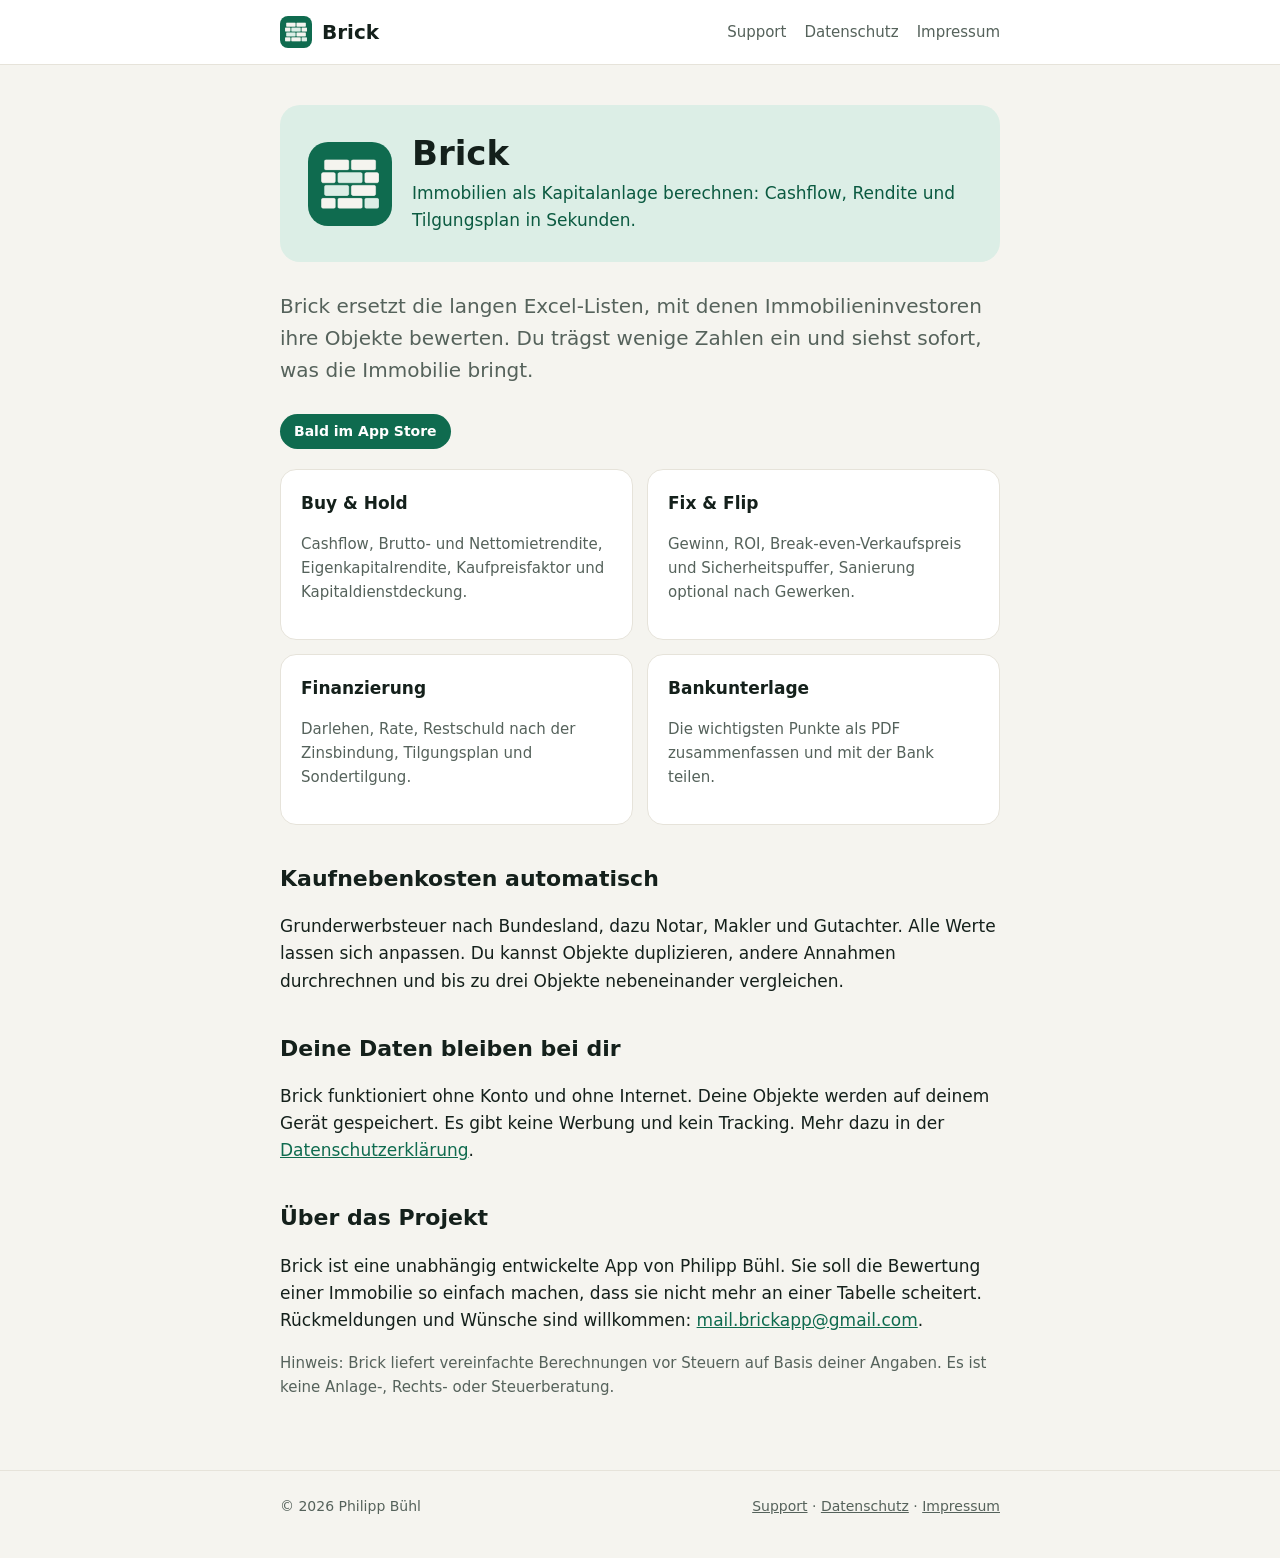
==== index.html @ 849d2d88 "Add files via upload" ====
<!doctype html>
<html lang="de">
<head>
<meta charset="utf-8">
<meta name="viewport" content="width=device-width,initial-scale=1">
<title>Brick: Immobilien als Kapitalanlage berechnen</title>
<meta name="description" content="Brick berechnet Cashflow, Rendite und Tilgungsplan für Immobilien als Kapitalanlage. Ohne Konto, ohne Tracking.">
<link rel="icon" href="icon.png">
<link rel="apple-touch-icon" href="icon.png">
<link rel="stylesheet" href="style.css">
</head>
<body>
<header><div class="wrap">
<a class="brand" href="./"><img src="icon.png" alt=""><span class="appname">Brick</span></a>
<nav><a href="support/">Support</a><a href="datenschutz/">Datenschutz</a><a href="impressum/">Impressum</a></nav>
</div></header>
<main><div class="wrap">

<div class="hero">
<img src="icon.png" alt="App-Symbol von Brick">
<div><h1><span class="appname">Brick</span></h1><p>Immobilien als Kapitalanlage berechnen: Cashflow, Rendite und Tilgungsplan in Sekunden.</p></div>
</div>
<p class="lead"><span class="appname">Brick</span> ersetzt die langen Excel-Listen, mit denen Immobilieninvestoren ihre Objekte bewerten. Du trägst wenige Zahlen ein und siehst sofort, was die Immobilie bringt.</p>
<p><span class="badge">Bald im App Store</span></p>

<div class="grid">
<div class="card"><h3>Buy &amp; Hold</h3><p class="muted">Cashflow, Brutto- und Nettomietrendite, Eigenkapitalrendite, Kaufpreisfaktor und Kapitaldienstdeckung.</p></div>
<div class="card"><h3>Fix &amp; Flip</h3><p class="muted">Gewinn, ROI, Break-even-Verkaufspreis und Sicherheitspuffer, Sanierung optional nach Gewerken.</p></div>
<div class="card"><h3>Finanzierung</h3><p class="muted">Darlehen, Rate, Restschuld nach der Zinsbindung, Tilgungsplan und Sondertilgung.</p></div>
<div class="card"><h3>Bankunterlage</h3><p class="muted">Die wichtigsten Punkte als PDF zusammenfassen und mit der Bank teilen.</p></div>
</div>

<h2>Kaufnebenkosten automatisch</h2>
<p>Grunderwerbsteuer nach Bundesland, dazu Notar, Makler und Gutachter. Alle Werte lassen sich anpassen. Du kannst Objekte duplizieren, andere Annahmen durchrechnen und bis zu drei Objekte nebeneinander vergleichen.</p>

<h2>Deine Daten bleiben bei dir</h2>
<p><span class="appname">Brick</span> funktioniert ohne Konto und ohne Internet. Deine Objekte werden auf deinem Gerät gespeichert. Es gibt keine Werbung und kein Tracking. Mehr dazu in der <a href="datenschutz/">Datenschutzerklärung</a>.</p>

<h2>Über das Projekt</h2>
<p><span class="appname">Brick</span> ist eine unabhängig entwickelte App von Philipp Bühl. Sie soll die Bewertung einer Immobilie so einfach machen, dass sie nicht mehr an einer Tabelle scheitert. Rückmeldungen und Wünsche sind willkommen: <a href="mailto:mail.brickapp@gmail.com">mail.brickapp@gmail.com</a>.</p>

<p class="muted">Hinweis: <span class="appname">Brick</span> liefert vereinfachte Berechnungen vor Steuern auf Basis deiner Angaben. Es ist keine Anlage-, Rechts- oder Steuerberatung.</p>

</div></main>
<footer><div class="wrap">
<span>© 2026 Philipp Bühl</span>
<span><a href="support/">Support</a> · <a href="datenschutz/">Datenschutz</a> · <a href="impressum/">Impressum</a></span>
</div></footer>
</body>
</html>
---- style.css ----
:root{--bg:#F5F4EF;--surface:#FFFFFF;--ink:#14201B;--ink2:#55625B;--line:#E6E3DA;--accent:#0F6B4F;--soft:#DCEEE6;--accentInk:#0B5A41}
@media (prefers-color-scheme:dark){:root{--bg:#0F1613;--surface:#18221D;--ink:#EAF0EC;--ink2:#A6B3AB;--line:#2A3832;--accent:#5FCFA3;--soft:#1E3B30;--accentInk:#8FE0BD}}
*{box-sizing:border-box}
html{-webkit-text-size-adjust:100%}
body{margin:0;background:var(--bg);color:var(--ink);font:17px/1.6 system-ui,-apple-system,"Segoe UI",Roboto,Helvetica,Arial,sans-serif}
a{color:var(--accent)}
.wrap{max-width:760px;margin:0 auto;padding:0 20px}
header{border-bottom:1px solid var(--line);background:var(--surface)}
header .wrap{display:flex;align-items:center;justify-content:space-between;gap:16px;height:64px}
.brand{display:flex;align-items:center;gap:10px;font-weight:700;font-size:20px;color:var(--ink);text-decoration:none}
.brand img{width:32px;height:32px;border-radius:8px}
nav{display:flex;gap:18px;font-size:15px}
nav a{color:var(--ink2);text-decoration:none}
nav a:hover{color:var(--accent)}
main{padding:40px 0 56px}
h1{font-size:34px;line-height:1.2;margin:0 0 12px}
h2{font-size:22px;margin:36px 0 8px}
h3{font-size:17px;margin:22px 0 4px}
p,li{color:var(--ink)}
.lead{font-size:20px;color:var(--ink2);margin:0 0 28px}
.muted{color:var(--ink2);font-size:15px}
.card{background:var(--surface);border:1px solid var(--line);border-radius:16px;padding:20px;margin:16px 0}
.grid{display:grid;grid-template-columns:1fr 1fr;gap:14px;margin:20px 0}
.grid .card{margin:0}
.grid h3{margin-top:0}
.hero{background:var(--soft);border-radius:20px;padding:28px;margin:0 0 28px;display:flex;gap:20px;align-items:center}
.hero img{width:84px;height:84px;border-radius:20px;flex:none}
.hero h1{margin:0 0 6px}
.hero p{margin:0;color:var(--accentInk)}
.badge{display:inline-block;background:var(--accent);color:#fff;border-radius:999px;padding:6px 14px;font-size:14px;font-weight:600}
@media (prefers-color-scheme:dark){.badge{color:#0F1613}}
footer{border-top:1px solid var(--line);padding:24px 0 40px;color:var(--ink2);font-size:14px}
footer .wrap{display:flex;flex-wrap:wrap;gap:8px 20px;justify-content:space-between}
footer a{color:var(--ink2)}
dl{margin:0}dt{font-weight:600;margin-top:14px}dd{margin:2px 0 0;color:var(--ink2)}
@media (max-width:600px){h1{font-size:28px}.grid{grid-template-columns:1fr}.hero{flex-direction:column;align-items:flex-start}nav{gap:12px;font-size:14px}}
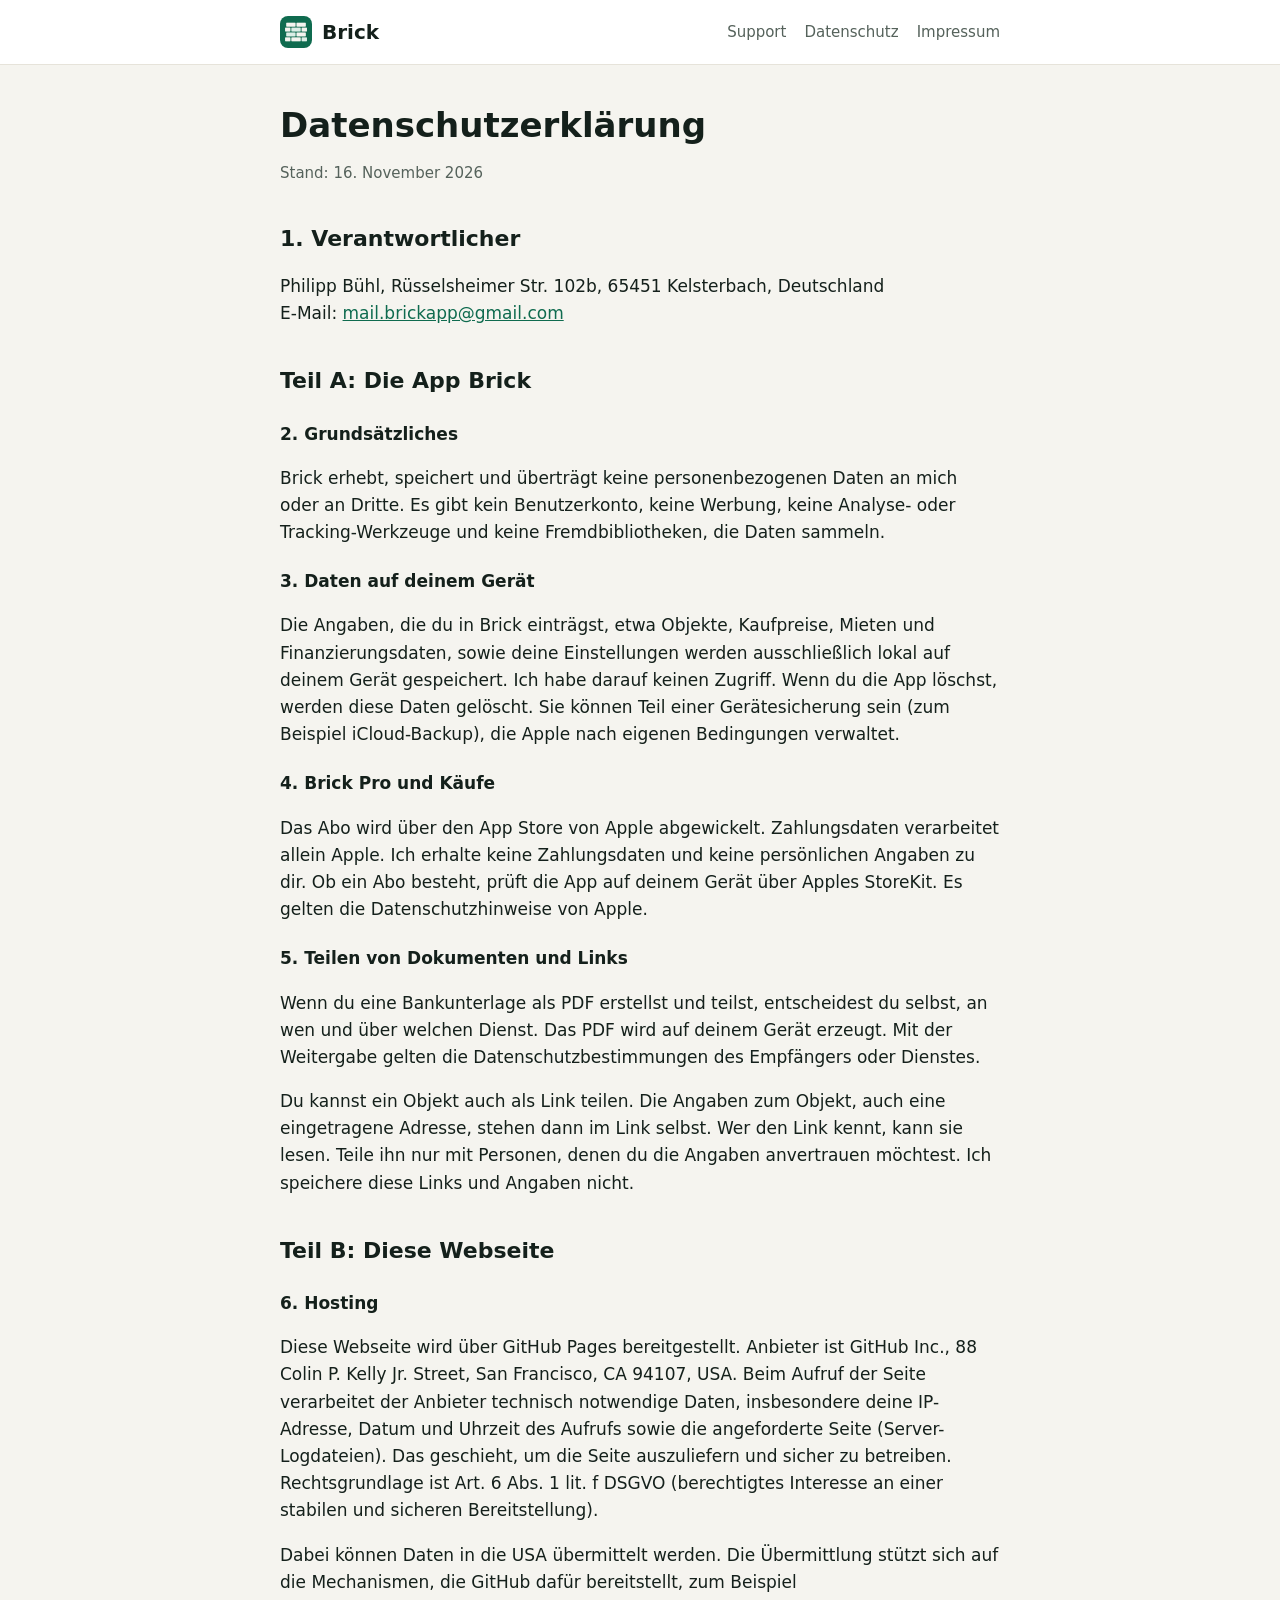
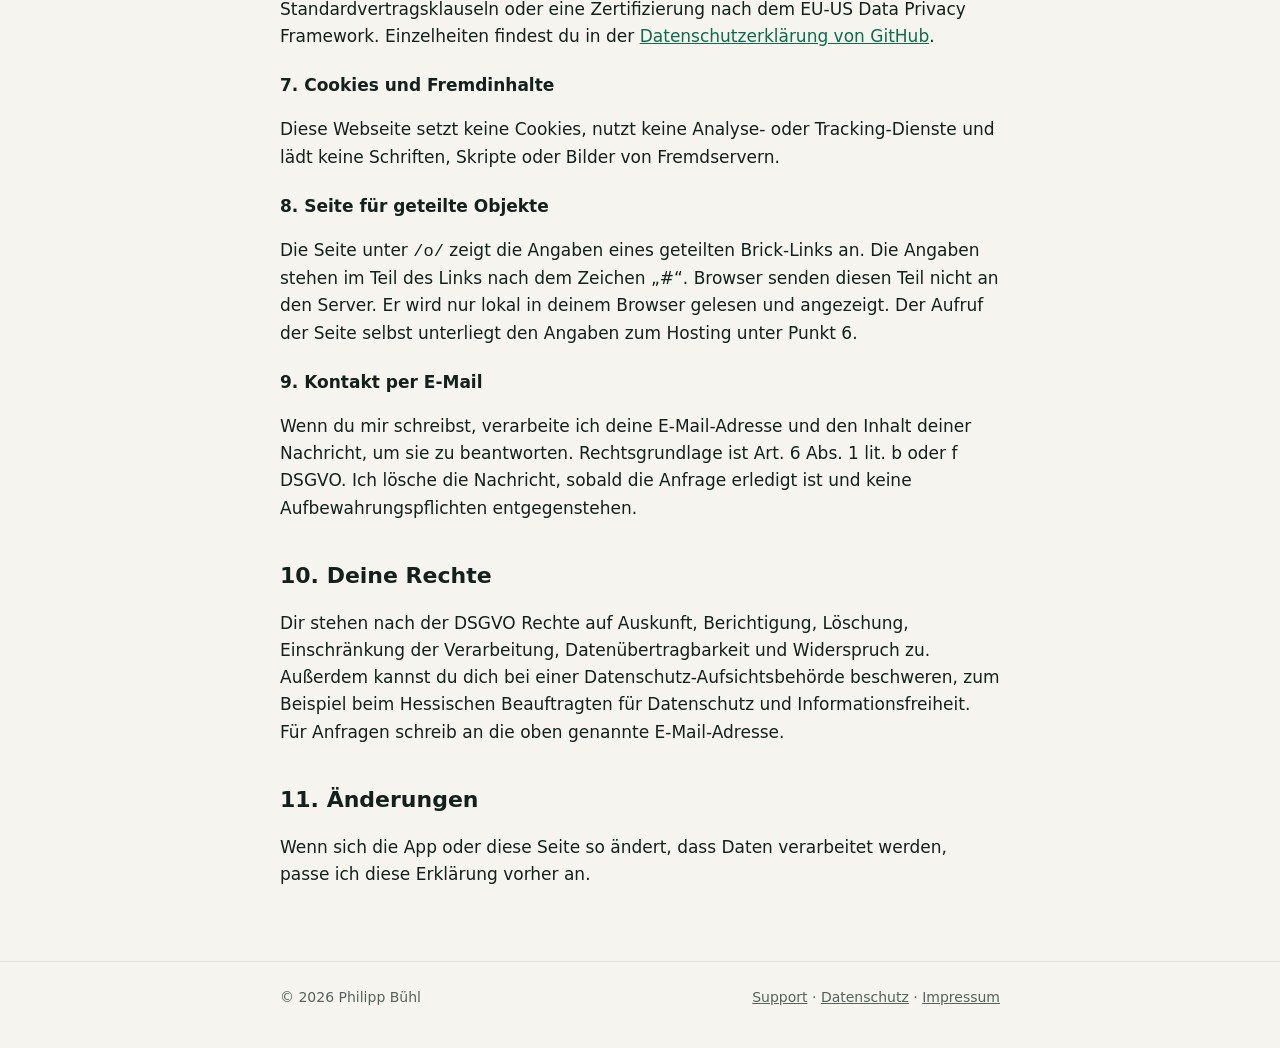
==== commit 3f985a89: "Add files via upload" ====
--- a/index.html
+++ b/index.html
@@ -3,48 +3,66 @@
 <head>
 <meta charset="utf-8">
 <meta name="viewport" content="width=device-width,initial-scale=1">
-<title>Brick: Immobilien als Kapitalanlage berechnen</title>
-<meta name="description" content="Brick berechnet Cashflow, Rendite und Tilgungsplan für Immobilien als Kapitalanlage. Ohne Konto, ohne Tracking.">
-<link rel="icon" href="icon.png">
-<link rel="apple-touch-icon" href="icon.png">
-<link rel="stylesheet" href="style.css">
+<title>Datenschutzerklärung – Brick</title>
+<meta name="description" content="Datenschutzerklärung zur App Brick und zu dieser Webseite.">
+<link rel="icon" href="../icon.png">
+<link rel="apple-touch-icon" href="../icon.png">
+<link rel="stylesheet" href="../style.css">
 </head>
 <body>
 <header><div class="wrap">
-<a class="brand" href="./"><img src="icon.png" alt=""><span class="appname">Brick</span></a>
-<nav><a href="support/">Support</a><a href="datenschutz/">Datenschutz</a><a href="impressum/">Impressum</a></nav>
+<a class="brand" href="../"><img src="../icon.png" alt=""><span class="appname">Brick</span></a>
+<nav><a href="../support/">Support</a><a href="../datenschutz/">Datenschutz</a><a href="../impressum/">Impressum</a></nav>
 </div></header>
 <main><div class="wrap">
 
-<div class="hero">
-<img src="icon.png" alt="App-Symbol von Brick">
-<div><h1><span class="appname">Brick</span></h1><p>Immobilien als Kapitalanlage berechnen: Cashflow, Rendite und Tilgungsplan in Sekunden.</p></div>
-</div>
-<p class="lead"><span class="appname">Brick</span> ersetzt die langen Excel-Listen, mit denen Immobilieninvestoren ihre Objekte bewerten. Du trägst wenige Zahlen ein und siehst sofort, was die Immobilie bringt.</p>
-<p><span class="badge">Bald im App Store</span></p>
+<h1>Datenschutzerklärung</h1>
+<p class="muted">Stand: 16. November 2026</p>
 
-<div class="grid">
-<div class="card"><h3>Buy &amp; Hold</h3><p class="muted">Cashflow, Brutto- und Nettomietrendite, Eigenkapitalrendite, Kaufpreisfaktor und Kapitaldienstdeckung.</p></div>
-<div class="card"><h3>Fix &amp; Flip</h3><p class="muted">Gewinn, ROI, Break-even-Verkaufspreis und Sicherheitspuffer, Sanierung optional nach Gewerken.</p></div>
-<div class="card"><h3>Finanzierung</h3><p class="muted">Darlehen, Rate, Restschuld nach der Zinsbindung, Tilgungsplan und Sondertilgung.</p></div>
-<div class="card"><h3>Bankunterlage</h3><p class="muted">Die wichtigsten Punkte als PDF zusammenfassen und mit der Bank teilen.</p></div>
-</div>
+<h2>1. Verantwortlicher</h2>
+<p>Philipp Bühl, Rüsselsheimer Str. 102b, 65451 Kelsterbach, Deutschland<br>
+E-Mail: <a href="mailto:mail.brickapp@gmail.com">mail.brickapp@gmail.com</a></p>
 
-<h2>Kaufnebenkosten automatisch</h2>
-<p>Grunderwerbsteuer nach Bundesland, dazu Notar, Makler und Gutachter. Alle Werte lassen sich anpassen. Du kannst Objekte duplizieren, andere Annahmen durchrechnen und bis zu drei Objekte nebeneinander vergleichen.</p>
+<h2>Teil A: Die App <span class="appname">Brick</span></h2>
 
-<h2>Deine Daten bleiben bei dir</h2>
-<p><span class="appname">Brick</span> funktioniert ohne Konto und ohne Internet. Deine Objekte werden auf deinem Gerät gespeichert. Es gibt keine Werbung und kein Tracking. Mehr dazu in der <a href="datenschutz/">Datenschutzerklärung</a>.</p>
+<h3>2. Grundsätzliches</h3>
+<p><span class="appname">Brick</span> erhebt, speichert und überträgt keine personenbezogenen Daten an mich oder an Dritte. Es gibt kein Benutzerkonto, keine Werbung, keine Analyse- oder Tracking-Werkzeuge und keine Fremdbibliotheken, die Daten sammeln.</p>
 
-<h2>Über das Projekt</h2>
-<p><span class="appname">Brick</span> ist eine unabhängig entwickelte App von Philipp Bühl. Sie soll die Bewertung einer Immobilie so einfach machen, dass sie nicht mehr an einer Tabelle scheitert. Rückmeldungen und Wünsche sind willkommen: <a href="mailto:mail.brickapp@gmail.com">mail.brickapp@gmail.com</a>.</p>
+<h3>3. Daten auf deinem Gerät</h3>
+<p>Die Angaben, die du in <span class="appname">Brick</span> einträgst, etwa Objekte, Kaufpreise, Mieten und Finanzierungsdaten, sowie deine Einstellungen werden ausschließlich lokal auf deinem Gerät gespeichert. Ich habe darauf keinen Zugriff. Wenn du die App löschst, werden diese Daten gelöscht. Sie können Teil einer Gerätesicherung sein (zum Beispiel iCloud-Backup), die Apple nach eigenen Bedingungen verwaltet.</p>
 
-<p class="muted">Hinweis: <span class="appname">Brick</span> liefert vereinfachte Berechnungen vor Steuern auf Basis deiner Angaben. Es ist keine Anlage-, Rechts- oder Steuerberatung.</p>
+<h3>4. Brick Pro und Käufe</h3>
+<p>Das Abo wird über den App Store von Apple abgewickelt. Zahlungsdaten verarbeitet allein Apple. Ich erhalte keine Zahlungsdaten und keine persönlichen Angaben zu dir. Ob ein Abo besteht, prüft die App auf deinem Gerät über Apples StoreKit. Es gelten die Datenschutzhinweise von Apple.</p>
+
+<h3>5. Teilen von Dokumenten und Links</h3>
+<p>Wenn du eine Bankunterlage als PDF erstellst und teilst, entscheidest du selbst, an wen und über welchen Dienst. Das PDF wird auf deinem Gerät erzeugt. Mit der Weitergabe gelten die Datenschutzbestimmungen des Empfängers oder Dienstes.</p>
+<p>Du kannst ein Objekt auch als Link teilen. Die Angaben zum Objekt, auch eine eingetragene Adresse, stehen dann im Link selbst. Wer den Link kennt, kann sie lesen. Teile ihn nur mit Personen, denen du die Angaben anvertrauen möchtest. Ich speichere diese Links und Angaben nicht.</p>
+
+<h2>Teil B: Diese Webseite</h2>
+
+<h3>6. Hosting</h3>
+<p>Diese Webseite wird über GitHub Pages bereitgestellt. Anbieter ist GitHub Inc., 88 Colin P. Kelly Jr. Street, San Francisco, CA 94107, USA. Beim Aufruf der Seite verarbeitet der Anbieter technisch notwendige Daten, insbesondere deine IP-Adresse, Datum und Uhrzeit des Aufrufs sowie die angeforderte Seite (Server-Logdateien). Das geschieht, um die Seite auszuliefern und sicher zu betreiben. Rechtsgrundlage ist Art. 6 Abs. 1 lit. f DSGVO (berechtigtes Interesse an einer stabilen und sicheren Bereitstellung).</p>
+<p>Dabei können Daten in die USA übermittelt werden. Die Übermittlung stützt sich auf die Mechanismen, die GitHub dafür bereitstellt, zum Beispiel Standardvertragsklauseln oder eine Zertifizierung nach dem EU-US Data Privacy Framework. Einzelheiten findest du in der <a href="https://docs.github.com/de/site-policy/privacy-policies/github-general-privacy-statement">Datenschutzerklärung von GitHub</a>.</p>
+
+<h3>7. Cookies und Fremdinhalte</h3>
+<p>Diese Webseite setzt keine Cookies, nutzt keine Analyse- oder Tracking-Dienste und lädt keine Schriften, Skripte oder Bilder von Fremdservern.</p>
+
+<h3>8. Seite für geteilte Objekte</h3>
+<p>Die Seite unter <code>/o/</code> zeigt die Angaben eines geteilten Brick-Links an. Die Angaben stehen im Teil des Links nach dem Zeichen „#“. Browser senden diesen Teil nicht an den Server. Er wird nur lokal in deinem Browser gelesen und angezeigt. Der Aufruf der Seite selbst unterliegt den Angaben zum Hosting unter Punkt 6.</p>
+
+<h3>9. Kontakt per E-Mail</h3>
+<p>Wenn du mir schreibst, verarbeite ich deine E-Mail-Adresse und den Inhalt deiner Nachricht, um sie zu beantworten. Rechtsgrundlage ist Art. 6 Abs. 1 lit. b oder f DSGVO. Ich lösche die Nachricht, sobald die Anfrage erledigt ist und keine Aufbewahrungspflichten entgegenstehen.</p>
+
+<h2>10. Deine Rechte</h2>
+<p>Dir stehen nach der DSGVO Rechte auf Auskunft, Berichtigung, Löschung, Einschränkung der Verarbeitung, Datenübertragbarkeit und Widerspruch zu. Außerdem kannst du dich bei einer Datenschutz-Aufsichtsbehörde beschweren, zum Beispiel beim Hessischen Beauftragten für Datenschutz und Informationsfreiheit. Für Anfragen schreib an die oben genannte E-Mail-Adresse.</p>
+
+<h2>11. Änderungen</h2>
+<p>Wenn sich die App oder diese Seite so ändert, dass Daten verarbeitet werden, passe ich diese Erklärung vorher an.</p>
 
 </div></main>
 <footer><div class="wrap">
 <span>© 2026 Philipp Bühl</span>
-<span><a href="support/">Support</a> · <a href="datenschutz/">Datenschutz</a> · <a href="impressum/">Impressum</a></span>
+<span><a href="../support/">Support</a> · <a href="../datenschutz/">Datenschutz</a> · <a href="../impressum/">Impressum</a></span>
 </div></footer>
 </body>
 </html>
--- a/style.css
+++ b/style.css
@@ -32,5 +32,10 @@
 footer{border-top:1px solid var(--line);padding:24px 0 40px;color:var(--ink2);font-size:14px}
 footer .wrap{display:flex;flex-wrap:wrap;gap:8px 20px;justify-content:space-between}
 footer a{color:var(--ink2)}
+.zeile{display:flex;justify-content:space-between;gap:16px;padding:9px 0;border-bottom:1px solid var(--line)}
+.zeile:last-child{border-bottom:0}
+.zeile span:first-child{color:var(--ink2)}
+.zeile span:last-child{font-weight:600;text-align:right}
+a.badge{text-decoration:none}
 dl{margin:0}dt{font-weight:600;margin-top:14px}dd{margin:2px 0 0;color:var(--ink2)}
 @media (max-width:600px){h1{font-size:28px}.grid{grid-template-columns:1fr}.hero{flex-direction:column;align-items:flex-start}nav{gap:12px;font-size:14px}}
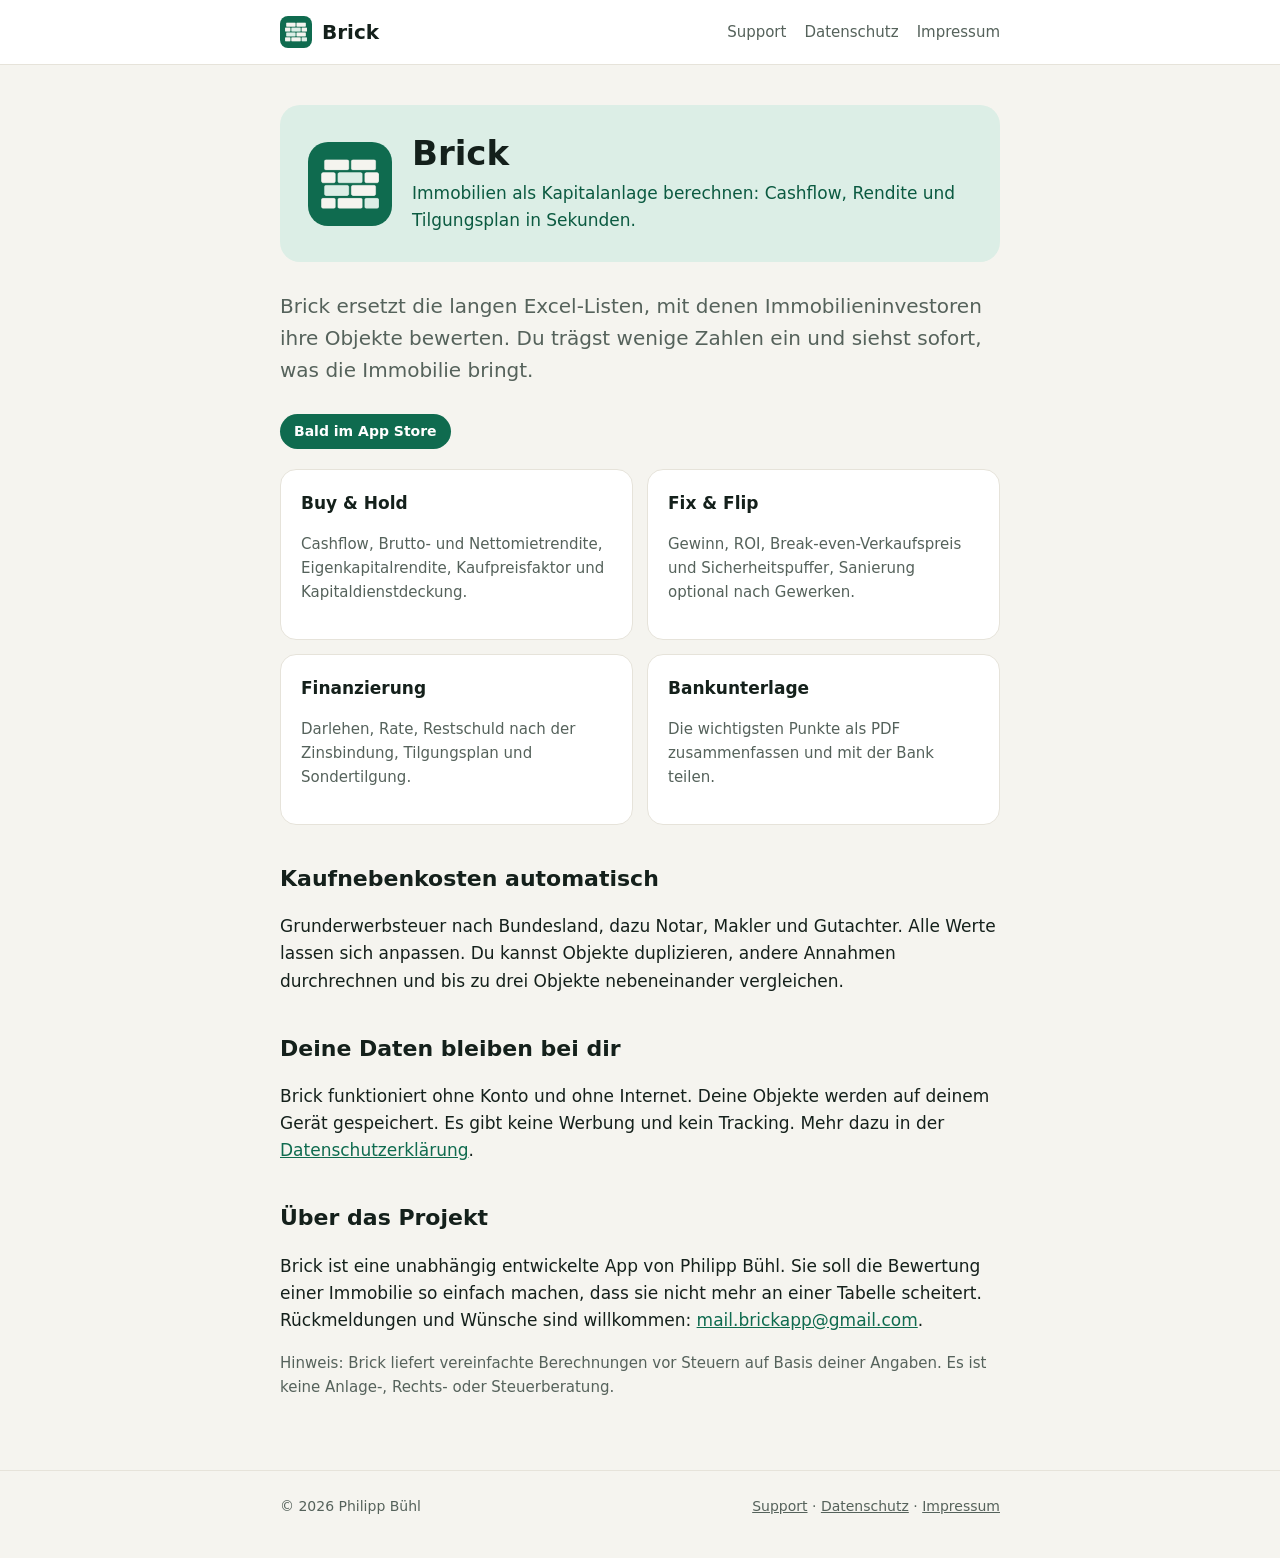
==== commit 548db956: "Add files via upload" ====
--- a/index.html
+++ b/index.html
@@ -3,66 +3,48 @@
 <head>
 <meta charset="utf-8">
 <meta name="viewport" content="width=device-width,initial-scale=1">
-<title>Datenschutzerklärung – Brick</title>
-<meta name="description" content="Datenschutzerklärung zur App Brick und zu dieser Webseite.">
-<link rel="icon" href="../icon.png">
-<link rel="apple-touch-icon" href="../icon.png">
-<link rel="stylesheet" href="../style.css">
+<title>Brick: Immobilien als Kapitalanlage berechnen</title>
+<meta name="description" content="Brick berechnet Cashflow, Rendite und Tilgungsplan für Immobilien als Kapitalanlage. Ohne Konto, ohne Tracking.">
+<link rel="icon" href="icon.png">
+<link rel="apple-touch-icon" href="icon.png">
+<link rel="stylesheet" href="style.css">
 </head>
 <body>
 <header><div class="wrap">
-<a class="brand" href="../"><img src="../icon.png" alt=""><span class="appname">Brick</span></a>
-<nav><a href="../support/">Support</a><a href="../datenschutz/">Datenschutz</a><a href="../impressum/">Impressum</a></nav>
+<a class="brand" href="./"><img src="icon.png" alt=""><span class="appname">Brick</span></a>
+<nav><a href="support/">Support</a><a href="datenschutz/">Datenschutz</a><a href="impressum/">Impressum</a></nav>
 </div></header>
 <main><div class="wrap">
 
-<h1>Datenschutzerklärung</h1>
-<p class="muted">Stand: 16. November 2026</p>
+<div class="hero">
+<img src="icon.png" alt="App-Symbol von Brick">
+<div><h1><span class="appname">Brick</span></h1><p>Immobilien als Kapitalanlage berechnen: Cashflow, Rendite und Tilgungsplan in Sekunden.</p></div>
+</div>
+<p class="lead"><span class="appname">Brick</span> ersetzt die langen Excel-Listen, mit denen Immobilieninvestoren ihre Objekte bewerten. Du trägst wenige Zahlen ein und siehst sofort, was die Immobilie bringt.</p>
+<p><span class="badge">Bald im App Store</span></p>
 
-<h2>1. Verantwortlicher</h2>
-<p>Philipp Bühl, Rüsselsheimer Str. 102b, 65451 Kelsterbach, Deutschland<br>
-E-Mail: <a href="mailto:mail.brickapp@gmail.com">mail.brickapp@gmail.com</a></p>
+<div class="grid">
+<div class="card"><h3>Buy &amp; Hold</h3><p class="muted">Cashflow, Brutto- und Nettomietrendite, Eigenkapitalrendite, Kaufpreisfaktor und Kapitaldienstdeckung.</p></div>
+<div class="card"><h3>Fix &amp; Flip</h3><p class="muted">Gewinn, ROI, Break-even-Verkaufspreis und Sicherheitspuffer, Sanierung optional nach Gewerken.</p></div>
+<div class="card"><h3>Finanzierung</h3><p class="muted">Darlehen, Rate, Restschuld nach der Zinsbindung, Tilgungsplan und Sondertilgung.</p></div>
+<div class="card"><h3>Bankunterlage</h3><p class="muted">Die wichtigsten Punkte als PDF zusammenfassen und mit der Bank teilen.</p></div>
+</div>
 
-<h2>Teil A: Die App <span class="appname">Brick</span></h2>
+<h2>Kaufnebenkosten automatisch</h2>
+<p>Grunderwerbsteuer nach Bundesland, dazu Notar, Makler und Gutachter. Alle Werte lassen sich anpassen. Du kannst Objekte duplizieren, andere Annahmen durchrechnen und bis zu drei Objekte nebeneinander vergleichen.</p>
 
-<h3>2. Grundsätzliches</h3>
-<p><span class="appname">Brick</span> erhebt, speichert und überträgt keine personenbezogenen Daten an mich oder an Dritte. Es gibt kein Benutzerkonto, keine Werbung, keine Analyse- oder Tracking-Werkzeuge und keine Fremdbibliotheken, die Daten sammeln.</p>
+<h2>Deine Daten bleiben bei dir</h2>
+<p><span class="appname">Brick</span> funktioniert ohne Konto und ohne Internet. Deine Objekte werden auf deinem Gerät gespeichert. Es gibt keine Werbung und kein Tracking. Mehr dazu in der <a href="datenschutz/">Datenschutzerklärung</a>.</p>
 
-<h3>3. Daten auf deinem Gerät</h3>
-<p>Die Angaben, die du in <span class="appname">Brick</span> einträgst, etwa Objekte, Kaufpreise, Mieten und Finanzierungsdaten, sowie deine Einstellungen werden ausschließlich lokal auf deinem Gerät gespeichert. Ich habe darauf keinen Zugriff. Wenn du die App löschst, werden diese Daten gelöscht. Sie können Teil einer Gerätesicherung sein (zum Beispiel iCloud-Backup), die Apple nach eigenen Bedingungen verwaltet.</p>
+<h2>Über das Projekt</h2>
+<p><span class="appname">Brick</span> ist eine unabhängig entwickelte App von Philipp Bühl. Sie soll die Bewertung einer Immobilie so einfach machen, dass sie nicht mehr an einer Tabelle scheitert. Rückmeldungen und Wünsche sind willkommen: <a href="mailto:mail.brickapp@gmail.com">mail.brickapp@gmail.com</a>.</p>
 
-<h3>4. Brick Pro und Käufe</h3>
-<p>Das Abo wird über den App Store von Apple abgewickelt. Zahlungsdaten verarbeitet allein Apple. Ich erhalte keine Zahlungsdaten und keine persönlichen Angaben zu dir. Ob ein Abo besteht, prüft die App auf deinem Gerät über Apples StoreKit. Es gelten die Datenschutzhinweise von Apple.</p>
-
-<h3>5. Teilen von Dokumenten und Links</h3>
-<p>Wenn du eine Bankunterlage als PDF erstellst und teilst, entscheidest du selbst, an wen und über welchen Dienst. Das PDF wird auf deinem Gerät erzeugt. Mit der Weitergabe gelten die Datenschutzbestimmungen des Empfängers oder Dienstes.</p>
-<p>Du kannst ein Objekt auch als Link teilen. Die Angaben zum Objekt, auch eine eingetragene Adresse, stehen dann im Link selbst. Wer den Link kennt, kann sie lesen. Teile ihn nur mit Personen, denen du die Angaben anvertrauen möchtest. Ich speichere diese Links und Angaben nicht.</p>
-
-<h2>Teil B: Diese Webseite</h2>
-
-<h3>6. Hosting</h3>
-<p>Diese Webseite wird über GitHub Pages bereitgestellt. Anbieter ist GitHub Inc., 88 Colin P. Kelly Jr. Street, San Francisco, CA 94107, USA. Beim Aufruf der Seite verarbeitet der Anbieter technisch notwendige Daten, insbesondere deine IP-Adresse, Datum und Uhrzeit des Aufrufs sowie die angeforderte Seite (Server-Logdateien). Das geschieht, um die Seite auszuliefern und sicher zu betreiben. Rechtsgrundlage ist Art. 6 Abs. 1 lit. f DSGVO (berechtigtes Interesse an einer stabilen und sicheren Bereitstellung).</p>
-<p>Dabei können Daten in die USA übermittelt werden. Die Übermittlung stützt sich auf die Mechanismen, die GitHub dafür bereitstellt, zum Beispiel Standardvertragsklauseln oder eine Zertifizierung nach dem EU-US Data Privacy Framework. Einzelheiten findest du in der <a href="https://docs.github.com/de/site-policy/privacy-policies/github-general-privacy-statement">Datenschutzerklärung von GitHub</a>.</p>
-
-<h3>7. Cookies und Fremdinhalte</h3>
-<p>Diese Webseite setzt keine Cookies, nutzt keine Analyse- oder Tracking-Dienste und lädt keine Schriften, Skripte oder Bilder von Fremdservern.</p>
-
-<h3>8. Seite für geteilte Objekte</h3>
-<p>Die Seite unter <code>/o/</code> zeigt die Angaben eines geteilten Brick-Links an. Die Angaben stehen im Teil des Links nach dem Zeichen „#“. Browser senden diesen Teil nicht an den Server. Er wird nur lokal in deinem Browser gelesen und angezeigt. Der Aufruf der Seite selbst unterliegt den Angaben zum Hosting unter Punkt 6.</p>
-
-<h3>9. Kontakt per E-Mail</h3>
-<p>Wenn du mir schreibst, verarbeite ich deine E-Mail-Adresse und den Inhalt deiner Nachricht, um sie zu beantworten. Rechtsgrundlage ist Art. 6 Abs. 1 lit. b oder f DSGVO. Ich lösche die Nachricht, sobald die Anfrage erledigt ist und keine Aufbewahrungspflichten entgegenstehen.</p>
-
-<h2>10. Deine Rechte</h2>
-<p>Dir stehen nach der DSGVO Rechte auf Auskunft, Berichtigung, Löschung, Einschränkung der Verarbeitung, Datenübertragbarkeit und Widerspruch zu. Außerdem kannst du dich bei einer Datenschutz-Aufsichtsbehörde beschweren, zum Beispiel beim Hessischen Beauftragten für Datenschutz und Informationsfreiheit. Für Anfragen schreib an die oben genannte E-Mail-Adresse.</p>
-
-<h2>11. Änderungen</h2>
-<p>Wenn sich die App oder diese Seite so ändert, dass Daten verarbeitet werden, passe ich diese Erklärung vorher an.</p>
+<p class="muted">Hinweis: <span class="appname">Brick</span> liefert vereinfachte Berechnungen vor Steuern auf Basis deiner Angaben. Es ist keine Anlage-, Rechts- oder Steuerberatung.</p>
 
 </div></main>
 <footer><div class="wrap">
 <span>© 2026 Philipp Bühl</span>
-<span><a href="../support/">Support</a> · <a href="../datenschutz/">Datenschutz</a> · <a href="../impressum/">Impressum</a></span>
+<span><a href="support/">Support</a> · <a href="datenschutz/">Datenschutz</a> · <a href="impressum/">Impressum</a></span>
 </div></footer>
 </body>
 </html>
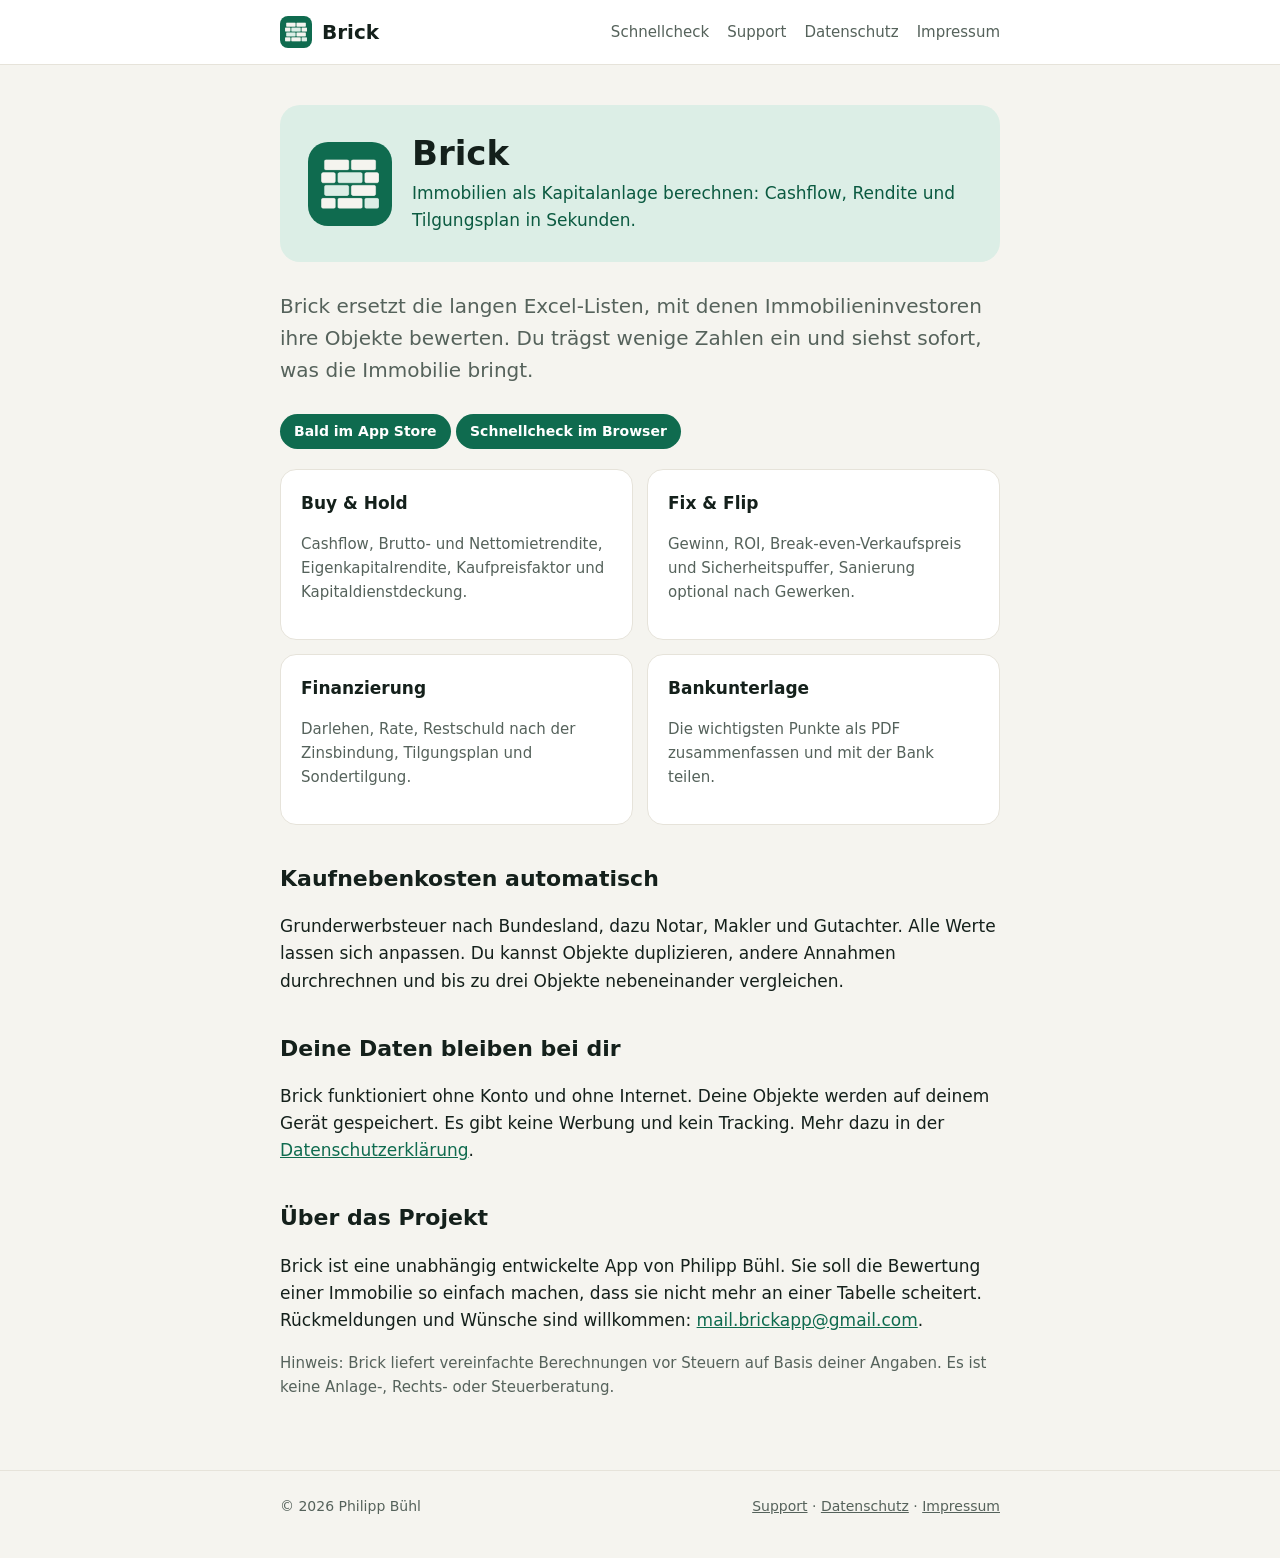
==== commit b1a1d172: "Add files via upload" ====
--- a/index.html
+++ b/index.html
@@ -12,7 +12,7 @@
 <body>
 <header><div class="wrap">
 <a class="brand" href="./"><img src="icon.png" alt=""><span class="appname">Brick</span></a>
-<nav><a href="support/">Support</a><a href="datenschutz/">Datenschutz</a><a href="impressum/">Impressum</a></nav>
+<nav><a href="schnellcheck/">Schnellcheck</a><a href="support/">Support</a><a href="datenschutz/">Datenschutz</a><a href="impressum/">Impressum</a></nav>
 </div></header>
 <main><div class="wrap">
 
@@ -21,7 +21,7 @@
 <div><h1><span class="appname">Brick</span></h1><p>Immobilien als Kapitalanlage berechnen: Cashflow, Rendite und Tilgungsplan in Sekunden.</p></div>
 </div>
 <p class="lead"><span class="appname">Brick</span> ersetzt die langen Excel-Listen, mit denen Immobilieninvestoren ihre Objekte bewerten. Du trägst wenige Zahlen ein und siehst sofort, was die Immobilie bringt.</p>
-<p><span class="badge">Bald im App Store</span></p>
+<p><span class="badge">Bald im App Store</span> <a class="badge" href="schnellcheck/">Schnellcheck im Browser</a></p>
 
 <div class="grid">
 <div class="card"><h3>Buy &amp; Hold</h3><p class="muted">Cashflow, Brutto- und Nettomietrendite, Eigenkapitalrendite, Kaufpreisfaktor und Kapitaldienstdeckung.</p></div>
--- a/style.css
+++ b/style.css
@@ -38,4 +38,23 @@
 .zeile span:last-child{font-weight:600;text-align:right}
 a.badge{text-decoration:none}
 dl{margin:0}dt{font-weight:600;margin-top:14px}dd{margin:2px 0 0;color:var(--ink2)}
-@media (max-width:600px){h1{font-size:28px}.grid{grid-template-columns:1fr}.hero{flex-direction:column;align-items:flex-start}nav{gap:12px;font-size:14px}}
+.rechner label{display:block;font-size:14px;font-weight:600;color:var(--ink2);margin:14px 0 6px}
+.rechner input,.rechner select{width:100%;font:inherit;font-size:18px;font-weight:600;color:var(--ink);background:var(--surface);border:1px solid var(--line);border-radius:12px;padding:12px 14px;min-height:50px}
+.rechner input:focus,.rechner select:focus{outline:2px solid var(--accent);outline-offset:1px}
+.rechner .gross input{font-size:26px;min-height:62px;border:2px solid var(--accent)}
+.rechner .zwei{display:grid;grid-template-columns:1fr 1fr;gap:12px}
+.rechner details{margin:18px 0}
+.rechner summary{cursor:pointer;font-weight:600;color:var(--accentInk)}
+.ergebnis{background:var(--soft);border-radius:18px;padding:20px;margin:22px 0 14px}
+.ergebnis .titel{font-size:14px;font-weight:600;color:var(--accentInk)}
+.ergebnis .zahl{font-size:38px;font-weight:700;color:var(--accentInk);line-height:1.2}
+.ergebnis .zahl.minus{color:#A03D14}
+@media (prefers-color-scheme:dark){.ergebnis .zahl.minus{color:#FF9A6B}}
+.kacheln{display:grid;grid-template-columns:1fr 1fr;gap:12px}
+.kachel{background:var(--surface);border:1px solid var(--line);border-radius:14px;padding:14px}
+.kachel .k{font-size:13px;color:var(--ink2);font-weight:600}
+.kachel .v{font-size:24px;font-weight:700}
+.kachel .u{font-size:13px;color:var(--ink2)}
+.cta{background:var(--surface);border:1px solid var(--line);border-radius:18px;padding:22px;margin:28px 0}
+.cta h2{margin-top:0}
+@media (max-width:600px){.rechner .zwei{grid-template-columns:1fr}header .wrap{height:auto;flex-wrap:wrap;padding-top:10px;padding-bottom:10px;gap:6px 16px}nav{flex-wrap:wrap}h1{font-size:28px}.grid{grid-template-columns:1fr}.hero{flex-direction:column;align-items:flex-start}nav{gap:12px;font-size:14px}}
